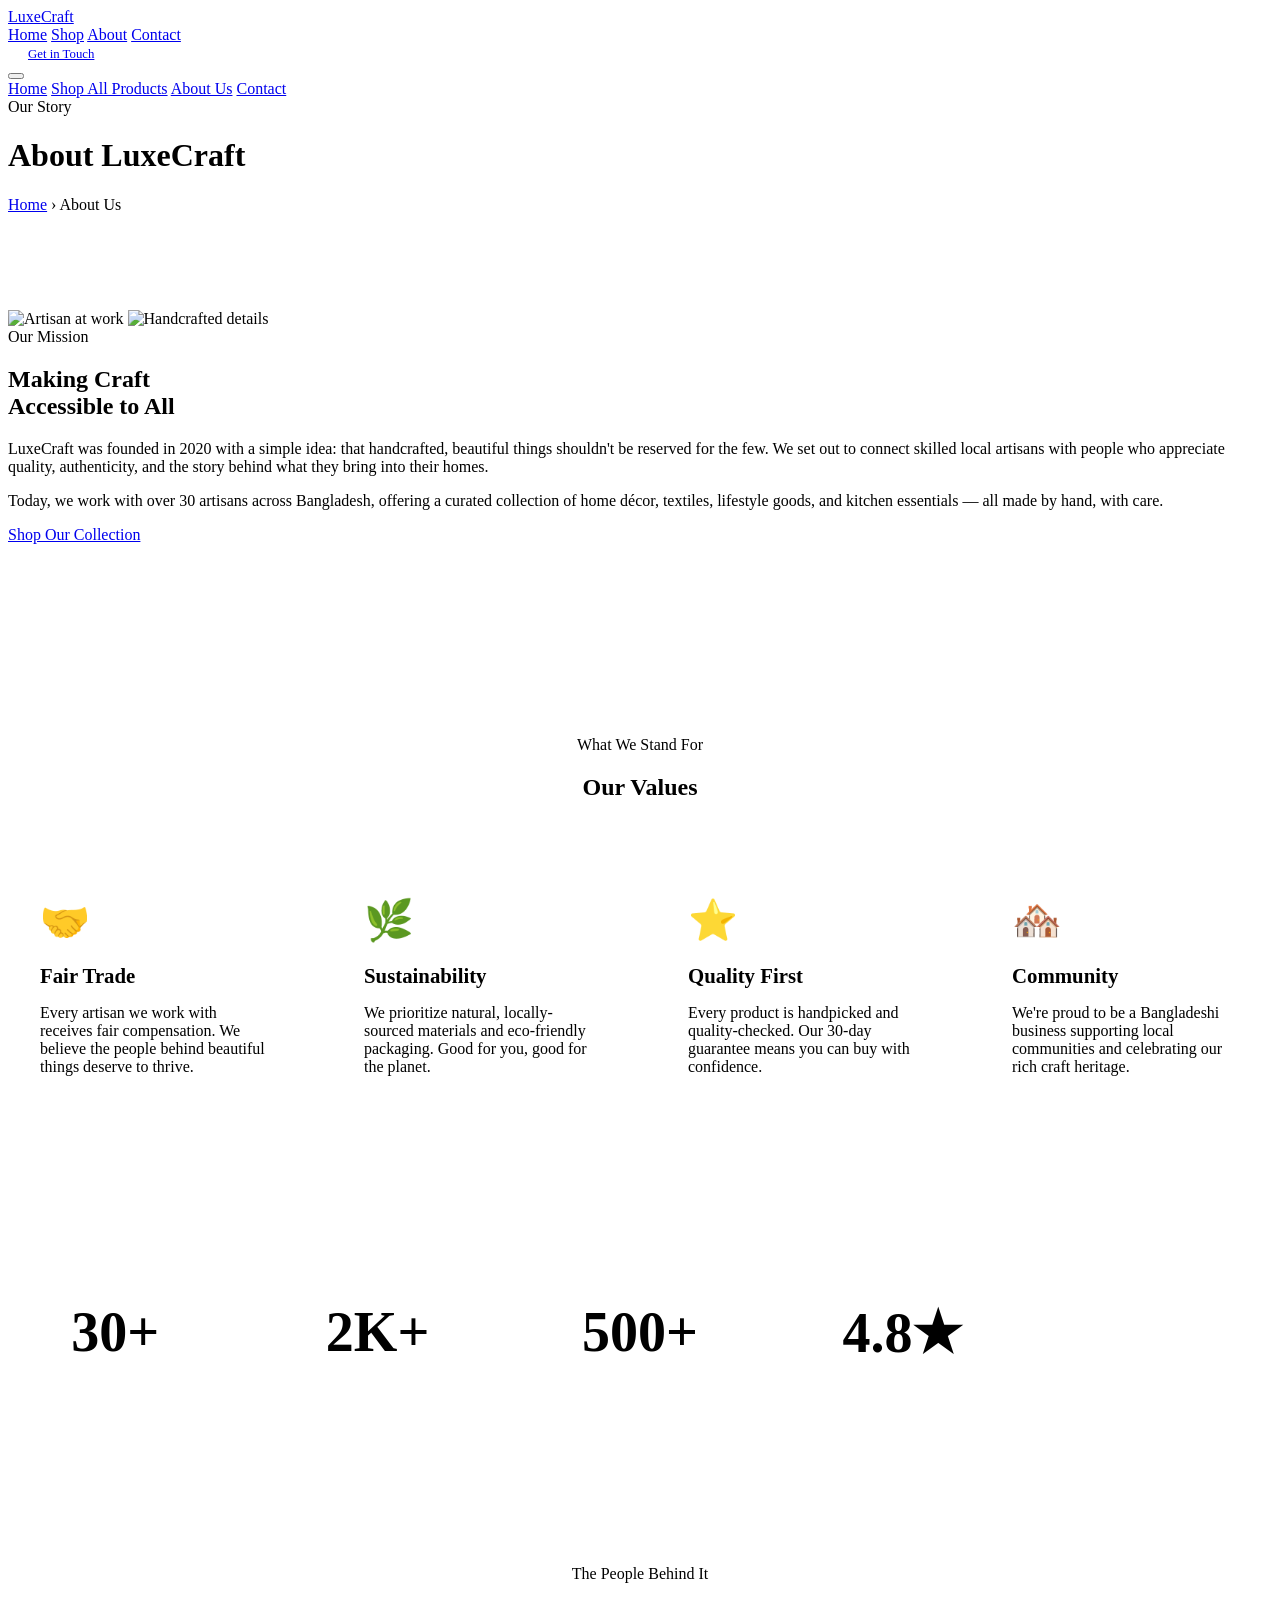
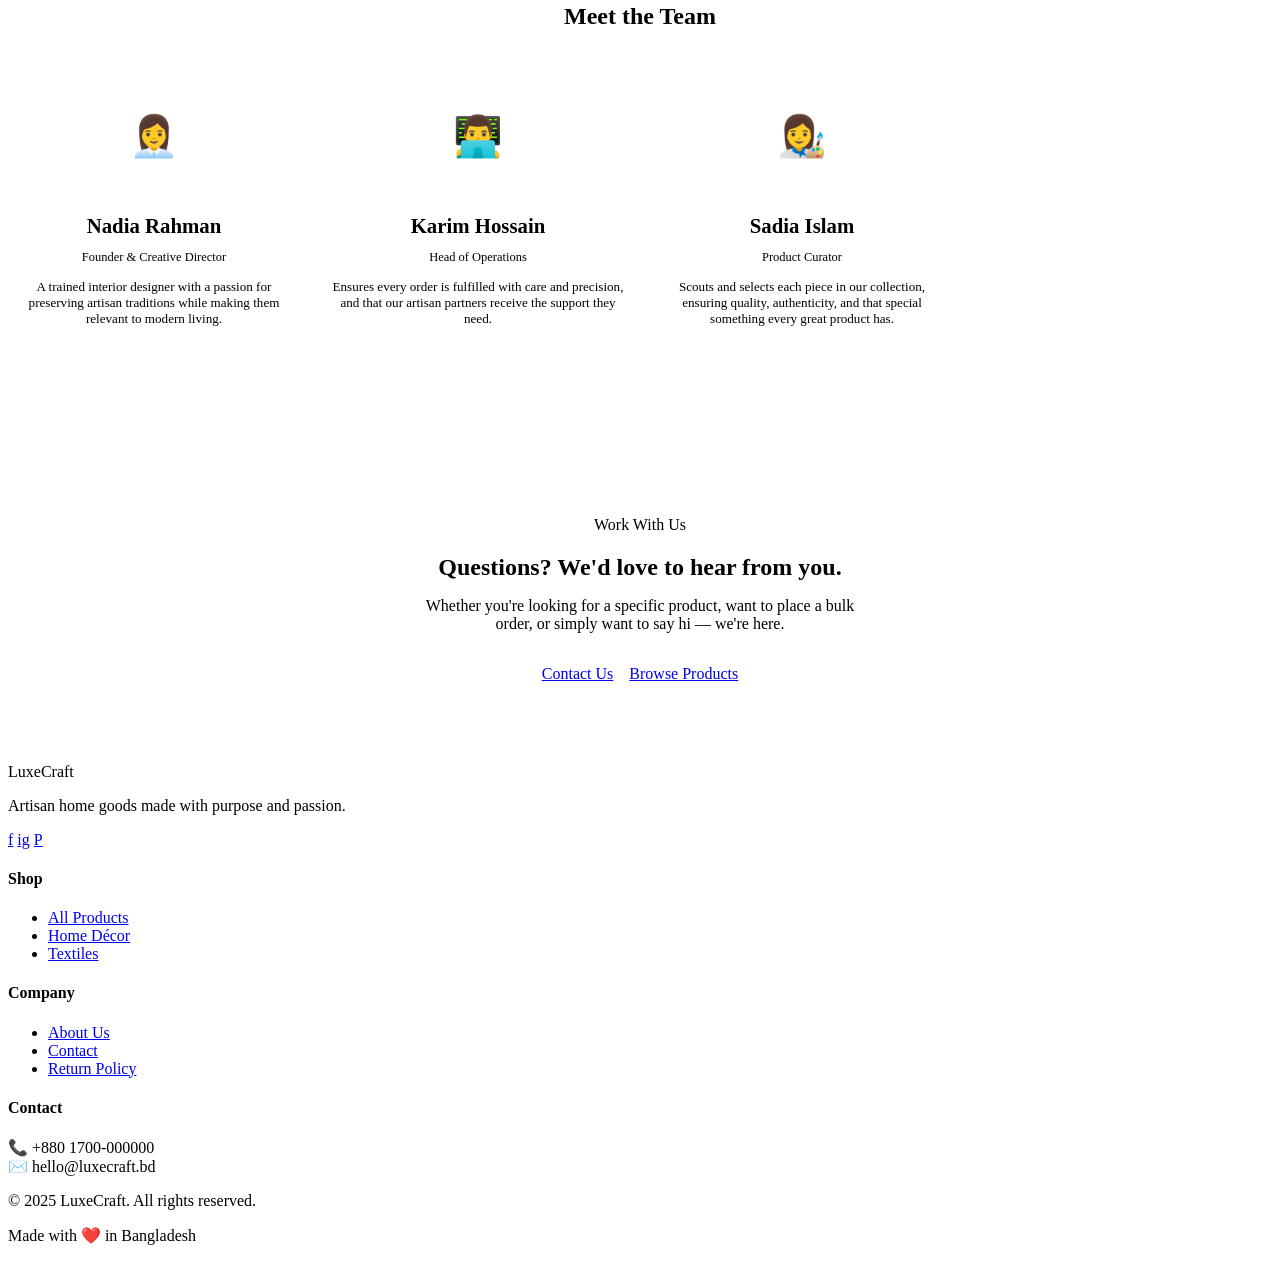
==== about.html @ 78d0ee19 "first commit" ====
<!DOCTYPE html>
<html lang="en">
<head>
  <meta charset="UTF-8">
  <meta name="viewport" content="width=device-width, initial-scale=1.0">
  <title>About Us – LuxeCraft</title>
  <meta name="description" content="Learn the story behind LuxeCraft — our mission, values, and commitment to artisan craftsmanship.">
  <link rel="stylesheet" href="css/style.css">
</head>
<body>

<nav class="navbar">
  <div class="nav-inner">
    <a href="index.html" class="nav-logo">Luxe<span>Craft</span></a>
    <div class="nav-links">
      <a href="index.html">Home</a>
      <a href="products.html">Shop</a>
      <a href="about.html">About</a>
      <a href="contact.html">Contact</a>
    </div>
    <div class="nav-actions">
      <a href="contact.html" class="btn btn-primary" style="padding:0.6rem 1.25rem;font-size:0.8rem;">Get in Touch</a>
    </div>
    <button class="nav-hamburger" aria-label="Toggle menu">
      <span></span><span></span><span></span>
    </button>
  </div>
</nav>
<div class="mobile-menu">
  <a href="index.html">Home</a>
  <a href="products.html">Shop All Products</a>
  <a href="about.html">About Us</a>
  <a href="contact.html">Contact</a>
</div>

<div class="page-header">
  <div class="container">
    <span class="section-label">Our Story</span>
    <h1>About LuxeCraft</h1>
    <div class="breadcrumb">
      <a href="index.html">Home</a>
      <span>›</span>
      <span>About Us</span>
    </div>
  </div>
</div>

<!-- MISSION -->
<section style="background:white;padding:6rem 0;">
  <div class="container">
    <div class="about-grid">
      <div class="about-images">
        <img class="about-img-main" src="https://images.unsplash.com/photo-1558618666-fcd25c85cd64?w=700&q=80" alt="Artisan at work" loading="lazy">
        <img class="about-img-accent" src="https://images.unsplash.com/photo-1578500494198-246f612d3b3d?w=500&q=80" alt="Handcrafted details" loading="lazy">
      </div>
      <div class="about-content">
        <span class="section-label">Our Mission</span>
        <h2>Making Craft<br>Accessible to All</h2>
        <p>
          LuxeCraft was founded in 2020 with a simple idea: that handcrafted, beautiful things shouldn't be reserved for the few. We set out to connect skilled local artisans with people who appreciate quality, authenticity, and the story behind what they bring into their homes.
        </p>
        <p>
          Today, we work with over 30 artisans across Bangladesh, offering a curated collection of home décor, textiles, lifestyle goods, and kitchen essentials — all made by hand, with care.
        </p>
        <a href="products.html" class="btn btn-primary" style="margin-top:1rem;">Shop Our Collection</a>
      </div>
    </div>
  </div>
</section>

<!-- VALUES -->
<section style="background:var(--cream);padding:6rem 0;">
  <div class="container">
    <div style="text-align:center;max-width:520px;margin:0 auto 4rem;">
      <span class="section-label">What We Stand For</span>
      <h2>Our Values</h2>
    </div>
    <div style="display:grid;grid-template-columns:repeat(auto-fill,minmax(260px,1fr));gap:2rem;">
      <div style="background:white;border-radius:var(--radius-lg);padding:2rem;border:1px solid var(--border-light);">
        <div style="font-size:2.5rem;margin-bottom:1rem;">🤝</div>
        <h3 style="font-size:1.3rem;margin-bottom:0.75rem;">Fair Trade</h3>
        <p>Every artisan we work with receives fair compensation. We believe the people behind beautiful things deserve to thrive.</p>
      </div>
      <div style="background:white;border-radius:var(--radius-lg);padding:2rem;border:1px solid var(--border-light);">
        <div style="font-size:2.5rem;margin-bottom:1rem;">🌿</div>
        <h3 style="font-size:1.3rem;margin-bottom:0.75rem;">Sustainability</h3>
        <p>We prioritize natural, locally-sourced materials and eco-friendly packaging. Good for you, good for the planet.</p>
      </div>
      <div style="background:white;border-radius:var(--radius-lg);padding:2rem;border:1px solid var(--border-light);">
        <div style="font-size:2.5rem;margin-bottom:1rem;">⭐</div>
        <h3 style="font-size:1.3rem;margin-bottom:0.75rem;">Quality First</h3>
        <p>Every product is handpicked and quality-checked. Our 30-day guarantee means you can buy with confidence.</p>
      </div>
      <div style="background:white;border-radius:var(--radius-lg);padding:2rem;border:1px solid var(--border-light);">
        <div style="font-size:2.5rem;margin-bottom:1rem;">🏘️</div>
        <h3 style="font-size:1.3rem;margin-bottom:0.75rem;">Community</h3>
        <p>We're proud to be a Bangladeshi business supporting local communities and celebrating our rich craft heritage.</p>
      </div>
    </div>
  </div>
</section>

<!-- TEAM / STATS -->
<section style="background:var(--charcoal);padding:5rem 0;">
  <div class="container">
    <div style="display:grid;grid-template-columns:repeat(auto-fill,minmax(200px,1fr));gap:3rem;text-align:center;">
      <div>
        <div style="font-family:var(--font-display);font-size:3.5rem;font-weight:600;color:var(--accent);">30+</div>
        <div style="color:rgba(255,255,255,0.6);font-size:0.85rem;margin-top:0.5rem;">Partner Artisans</div>
      </div>
      <div>
        <div style="font-family:var(--font-display);font-size:3.5rem;font-weight:600;color:var(--accent);">2K+</div>
        <div style="color:rgba(255,255,255,0.6);font-size:0.85rem;margin-top:0.5rem;">Happy Customers</div>
      </div>
      <div>
        <div style="font-family:var(--font-display);font-size:3.5rem;font-weight:600;color:var(--accent);">500+</div>
        <div style="color:rgba(255,255,255,0.6);font-size:0.85rem;margin-top:0.5rem;">Products Curated</div>
      </div>
      <div>
        <div style="font-family:var(--font-display);font-size:3.5rem;font-weight:600;color:var(--accent);">4.8★</div>
        <div style="color:rgba(255,255,255,0.6);font-size:0.85rem;margin-top:0.5rem;">Average Rating</div>
      </div>
    </div>
  </div>
</section>

<!-- TEAM -->
<section style="background:white;padding:6rem 0;">
  <div class="container">
    <div style="text-align:center;max-width:520px;margin:0 auto 3.5rem;">
      <span class="section-label">The People Behind It</span>
      <h2>Meet the Team</h2>
    </div>
    <div style="display:grid;grid-template-columns:repeat(auto-fill,minmax(240px,1fr));gap:2rem;">
      <div style="text-align:center;">
        <div style="width:100px;height:100px;background:var(--cream);border-radius:50%;display:grid;place-items:center;font-size:2.5rem;margin:0 auto 1.25rem;">👩‍💼</div>
        <h4 style="font-family:var(--font-display);font-size:1.3rem;margin-bottom:0.25rem;">Nadia Rahman</h4>
        <p style="font-size:0.78rem;color:var(--accent);font-weight:500;margin-bottom:0.5rem;">Founder & Creative Director</p>
        <p style="font-size:0.82rem;">A trained interior designer with a passion for preserving artisan traditions while making them relevant to modern living.</p>
      </div>
      <div style="text-align:center;">
        <div style="width:100px;height:100px;background:var(--cream);border-radius:50%;display:grid;place-items:center;font-size:2.5rem;margin:0 auto 1.25rem;">👨‍💻</div>
        <h4 style="font-family:var(--font-display);font-size:1.3rem;margin-bottom:0.25rem;">Karim Hossain</h4>
        <p style="font-size:0.78rem;color:var(--accent);font-weight:500;margin-bottom:0.5rem;">Head of Operations</p>
        <p style="font-size:0.82rem;">Ensures every order is fulfilled with care and precision, and that our artisan partners receive the support they need.</p>
      </div>
      <div style="text-align:center;">
        <div style="width:100px;height:100px;background:var(--cream);border-radius:50%;display:grid;place-items:center;font-size:2.5rem;margin:0 auto 1.25rem;">👩‍🎨</div>
        <h4 style="font-family:var(--font-display);font-size:1.3rem;margin-bottom:0.25rem;">Sadia Islam</h4>
        <p style="font-size:0.78rem;color:var(--accent);font-weight:500;margin-bottom:0.5rem;">Product Curator</p>
        <p style="font-size:0.82rem;">Scouts and selects each piece in our collection, ensuring quality, authenticity, and that special something every great product has.</p>
      </div>
    </div>
  </div>
</section>

<!-- CTA -->
<section style="background:var(--cream);padding:5rem 0;text-align:center;">
  <div class="container">
    <span class="section-label">Work With Us</span>
    <h2 style="margin-bottom:1rem;">Questions? We'd love to hear from you.</h2>
    <p style="max-width:460px;margin:0 auto 2rem;">Whether you're looking for a specific product, want to place a bulk order, or simply want to say hi — we're here.</p>
    <div style="display:flex;gap:1rem;justify-content:center;flex-wrap:wrap;">
      <a href="contact.html" class="btn btn-primary">Contact Us</a>
      <a href="products.html" class="btn btn-outline">Browse Products</a>
    </div>
  </div>
</section>

<!-- FOOTER -->
<footer class="footer">
  <div class="container">
    <div class="footer-grid">
      <div class="footer-brand">
        <div class="footer-logo">Luxe<span>Craft</span></div>
        <p class="footer-desc">Artisan home goods made with purpose and passion.</p>
        <div class="footer-social">
          <a href="#" aria-label="Facebook">f</a>
          <a href="#" aria-label="Instagram">ig</a>
          <a href="#" aria-label="Pinterest">P</a>
        </div>
      </div>
      <div class="footer-col">
        <h4>Shop</h4>
        <ul>
          <li><a href="products.html">All Products</a></li>
          <li><a href="products.html?cat=home-decor">Home Décor</a></li>
          <li><a href="products.html?cat=textiles">Textiles</a></li>
        </ul>
      </div>
      <div class="footer-col">
        <h4>Company</h4>
        <ul>
          <li><a href="about.html">About Us</a></li>
          <li><a href="contact.html">Contact</a></li>
          <li><a href="#">Return Policy</a></li>
        </ul>
      </div>
      <div class="footer-col">
        <h4>Contact</h4>
        <div class="footer-contact">
          <div class="footer-contact-item">
            <span class="icon">📞</span>
            <span>+880 1700-000000</span>
          </div>
          <div class="footer-contact-item">
            <span class="icon">✉️</span>
            <span>hello@luxecraft.bd</span>
          </div>
        </div>
      </div>
    </div>
    <div class="footer-bottom">
      <p>© 2025 LuxeCraft. All rights reserved.</p>
      <p>Made with ❤️ in Bangladesh</p>
    </div>
  </div>
</footer>

<script src="js/main.js"></script>
</body>
</html>
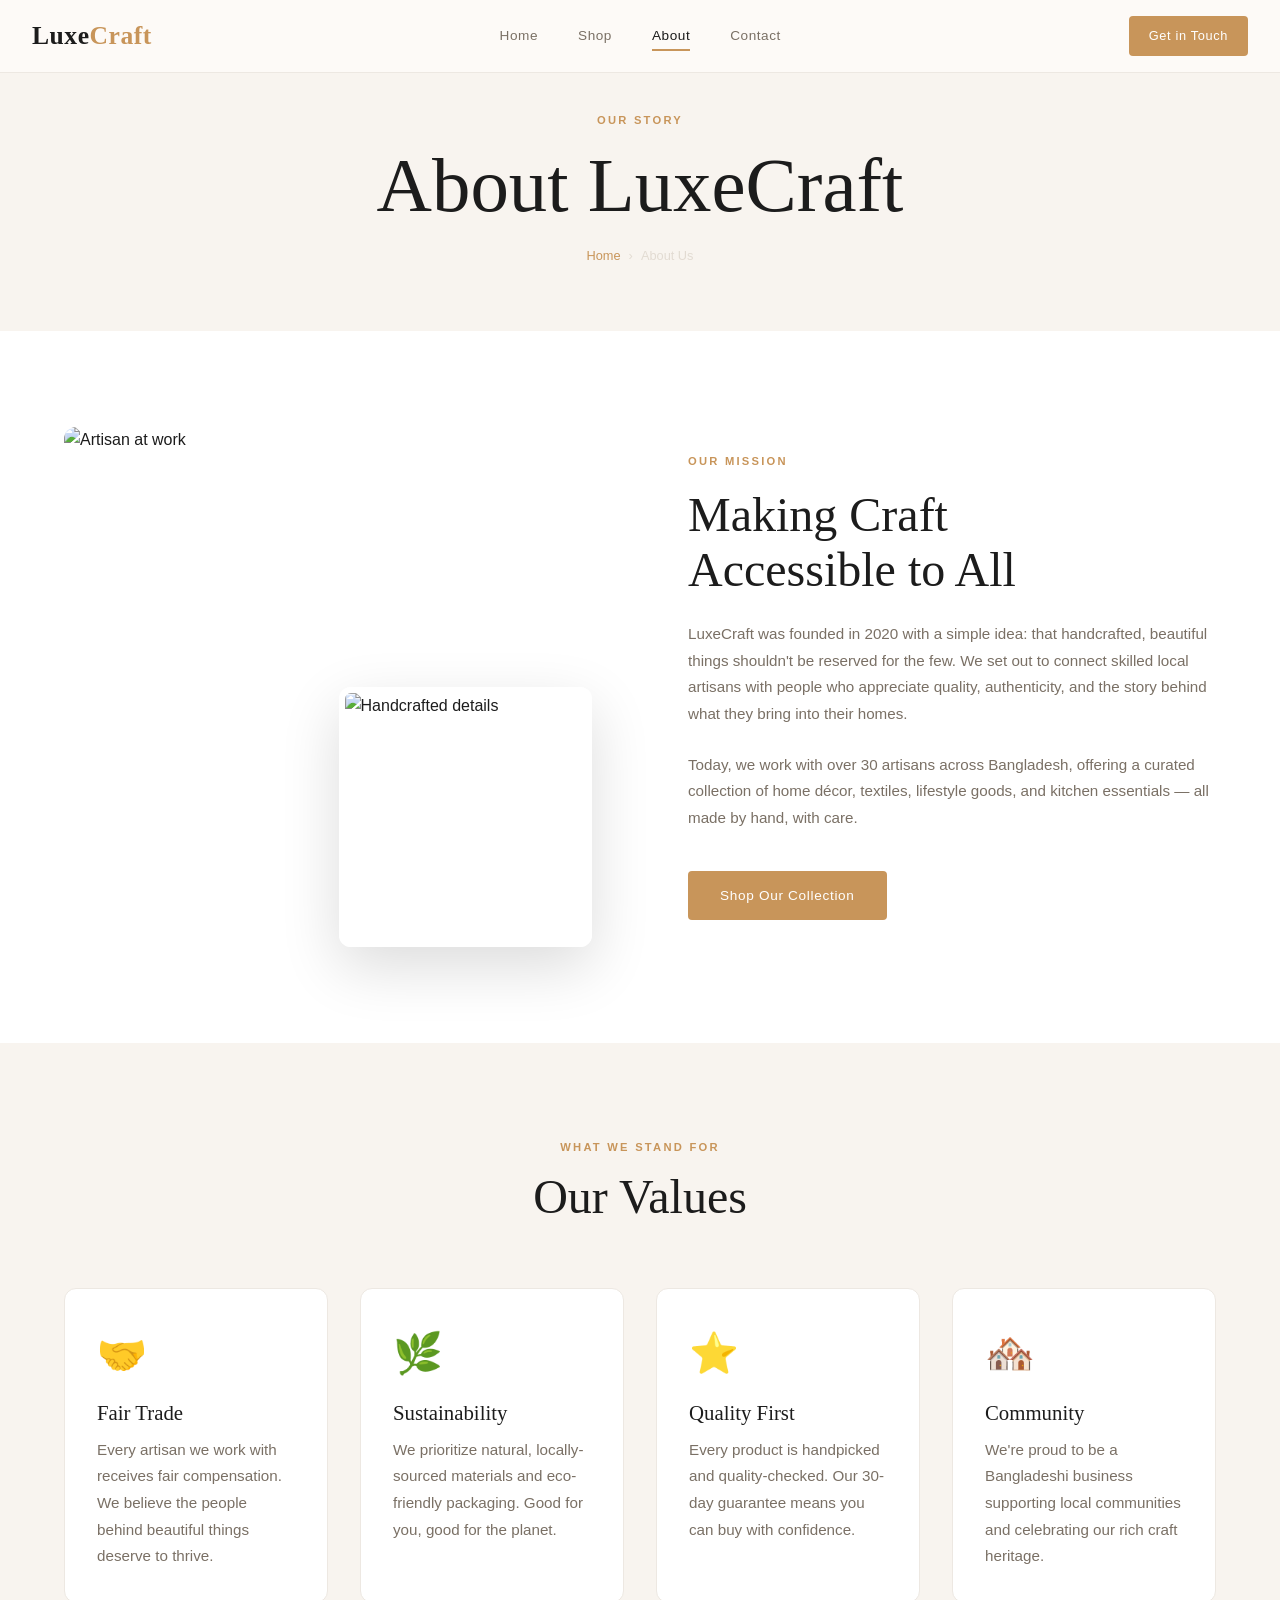
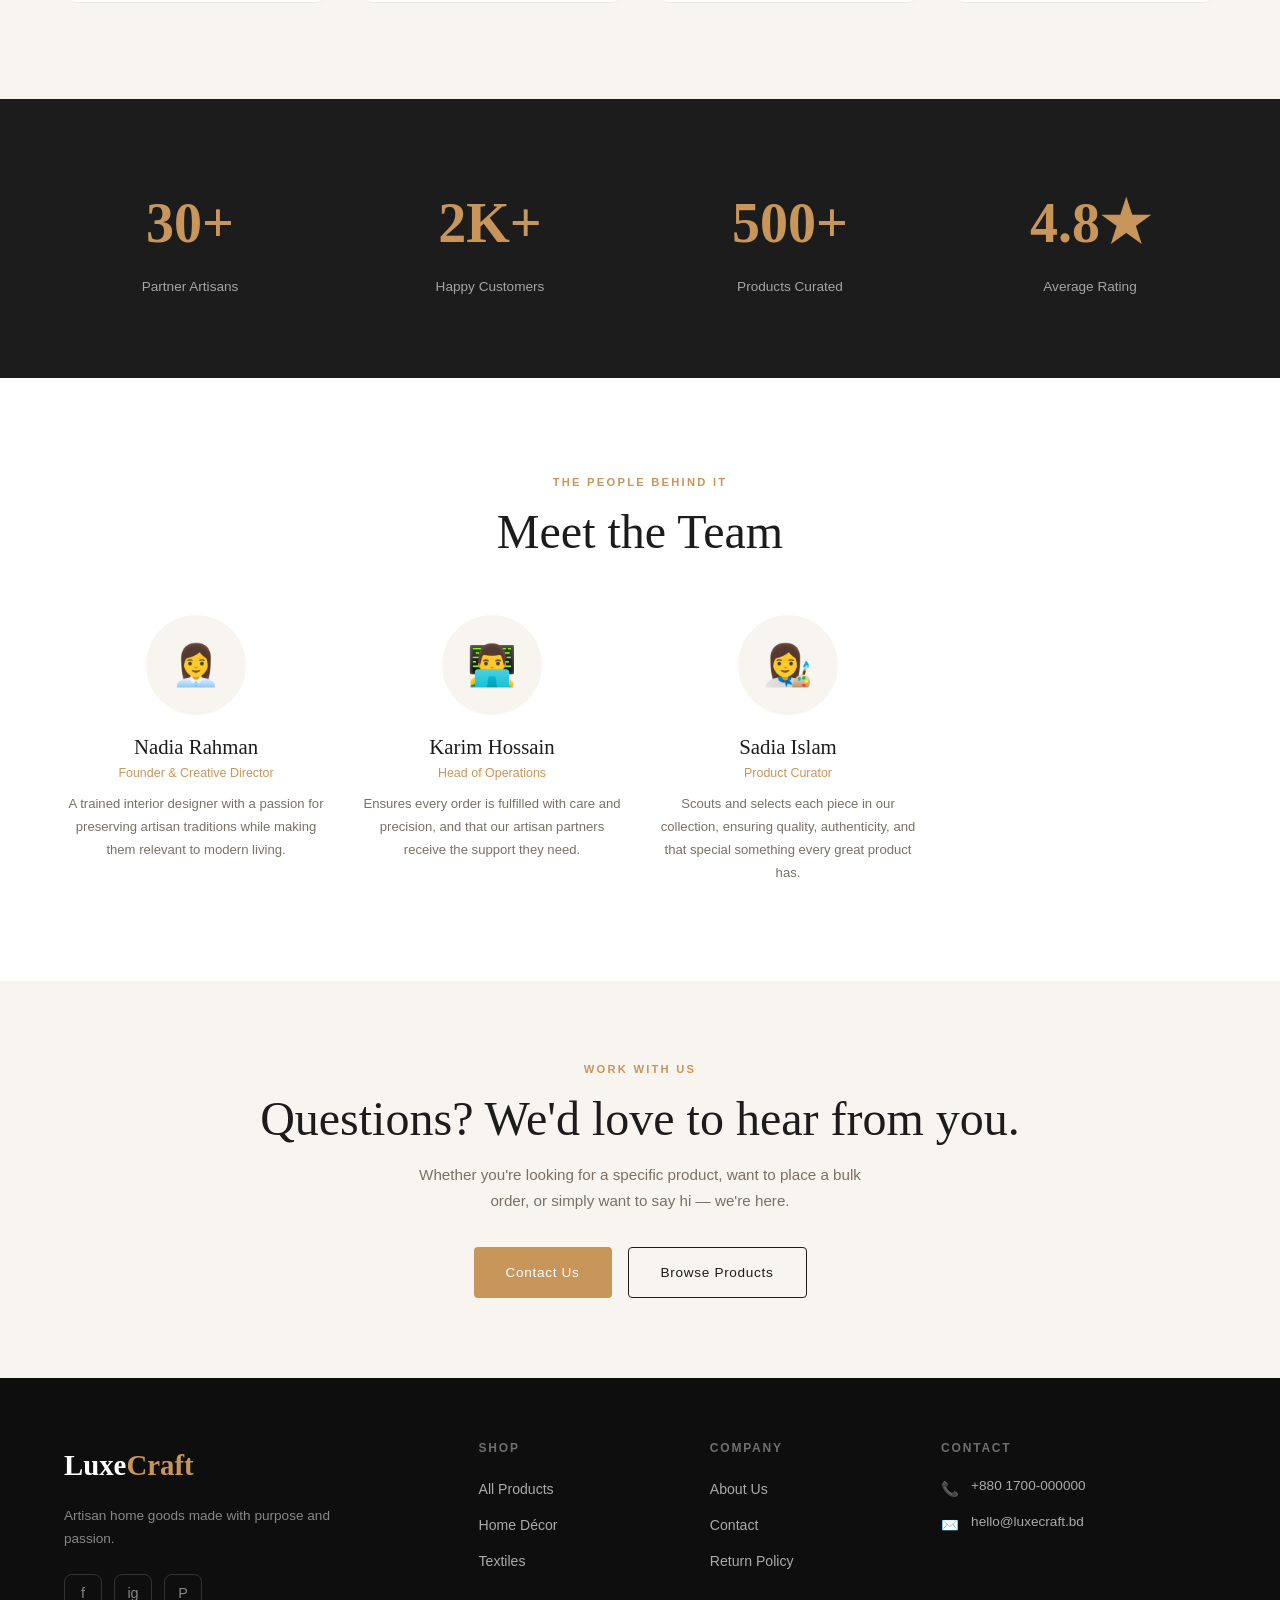
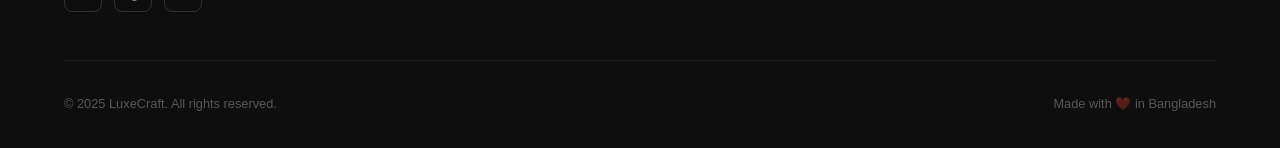
==== commit 2e586a98: "first commit" ====
--- a/about.html
+++ b/about.html
@@ -5,7 +5,7 @@
   <meta name="viewport" content="width=device-width, initial-scale=1.0">
   <title>About Us – LuxeCraft</title>
   <meta name="description" content="Learn the story behind LuxeCraft — our mission, values, and commitment to artisan craftsmanship.">
-  <link rel="stylesheet" href="css/style.css">
+  <link rel="stylesheet" href="style.css">
 </head>
 <body>
 
@@ -217,6 +217,6 @@
   </div>
 </footer>
 
-<script src="js/main.js"></script>
+<script src="main.js"></script>
 </body>
 </html>
--- a/style.css
+++ b/style.css
@@ -0,0 +1,1057 @@
+/* ============================================
+   LUXE SHOP - Global Styles
+   ============================================ */
+
+@import url('https://fonts.googleapis.com/css2?family=Cormorant+Garamond:wght@300;400;500;600;700&family=DM+Sans:wght@300;400;500;600&display=swap');
+
+:root {
+  --cream: #F8F4EF;
+  --warm-white: #FDFAF7;
+  --charcoal: #1C1C1C;
+  --dark: #0E0E0E;
+  --accent: #C8955A;
+  --accent-light: #E8B080;
+  --accent-dark: #A07040;
+  --muted: #7A7065;
+  --border: #E2DBD2;
+  --border-light: #EDE8E2;
+  --success: #4A8C6F;
+  --whatsapp: #25D366;
+  --shadow-sm: 0 2px 8px rgba(0,0,0,0.06);
+  --shadow-md: 0 8px 32px rgba(0,0,0,0.10);
+  --shadow-lg: 0 20px 60px rgba(0,0,0,0.14);
+  --radius: 4px;
+  --radius-lg: 12px;
+  --transition: 0.3s cubic-bezier(0.4, 0, 0.2, 1);
+  --font-display: 'Cormorant Garamond', serif;
+  --font-body: 'DM Sans', sans-serif;
+}
+
+*, *::before, *::after { box-sizing: border-box; margin: 0; padding: 0; }
+
+html { scroll-behavior: smooth; font-size: 16px; }
+
+body {
+  font-family: var(--font-body);
+  background: var(--warm-white);
+  color: var(--charcoal);
+  line-height: 1.6;
+  -webkit-font-smoothing: antialiased;
+}
+
+img { max-width: 100%; height: auto; display: block; }
+a { text-decoration: none; color: inherit; }
+ul { list-style: none; }
+button { cursor: pointer; font-family: var(--font-body); border: none; background: none; }
+
+/* ============================================
+   TYPOGRAPHY
+   ============================================ */
+h1, h2, h3, h4 { font-family: var(--font-display); font-weight: 500; line-height: 1.15; }
+h1 { font-size: clamp(2.5rem, 6vw, 5rem); }
+h2 { font-size: clamp(1.8rem, 4vw, 3rem); }
+h3 { font-size: clamp(1.3rem, 2.5vw, 1.8rem); }
+h4 { font-size: 1.2rem; }
+p { color: var(--muted); font-size: 0.95rem; line-height: 1.75; }
+
+.section-label {
+  font-family: var(--font-body);
+  font-size: 0.7rem;
+  font-weight: 600;
+  letter-spacing: 0.2em;
+  text-transform: uppercase;
+  color: var(--accent);
+  display: block;
+  margin-bottom: 0.75rem;
+}
+
+/* ============================================
+   LAYOUT
+   ============================================ */
+.container { max-width: 1200px; margin: 0 auto; padding: 0 1.5rem; }
+.container-wide { max-width: 1440px; margin: 0 auto; padding: 0 2rem; }
+section { padding: 6rem 0; }
+
+/* ============================================
+   BUTTONS
+   ============================================ */
+.btn {
+  display: inline-flex;
+  align-items: center;
+  gap: 0.5rem;
+  padding: 0.85rem 2rem;
+  font-family: var(--font-body);
+  font-size: 0.85rem;
+  font-weight: 500;
+  letter-spacing: 0.05em;
+  border-radius: var(--radius);
+  transition: var(--transition);
+  white-space: nowrap;
+}
+.btn-primary {
+  background: var(--accent);
+  color: white;
+}
+.btn-primary:hover { background: var(--accent-dark); transform: translateY(-1px); box-shadow: var(--shadow-md); }
+
+.btn-outline {
+  border: 1.5px solid var(--charcoal);
+  color: var(--charcoal);
+}
+.btn-outline:hover { background: var(--charcoal); color: white; }
+
+.btn-ghost {
+  color: var(--accent);
+  padding: 0;
+  font-size: 0.85rem;
+  font-weight: 500;
+  letter-spacing: 0.04em;
+}
+.btn-ghost:hover { color: var(--accent-dark); }
+.btn-ghost svg { transition: transform 0.2s; }
+.btn-ghost:hover svg { transform: translateX(4px); }
+
+.btn-whatsapp {
+  background: var(--whatsapp);
+  color: white;
+  padding: 1rem 2rem;
+  font-size: 0.9rem;
+  border-radius: var(--radius);
+  gap: 0.75rem;
+}
+.btn-whatsapp:hover { background: #20b858; transform: translateY(-2px); box-shadow: 0 8px 24px rgba(37,211,102,0.3); }
+
+/* ============================================
+   NAVBAR
+   ============================================ */
+.navbar {
+  position: fixed;
+  top: 0;
+  left: 0;
+  right: 0;
+  z-index: 1000;
+  background: rgba(253, 250, 247, 0.95);
+  backdrop-filter: blur(12px);
+  border-bottom: 1px solid var(--border-light);
+  transition: var(--transition);
+}
+.navbar.scrolled { box-shadow: var(--shadow-sm); }
+
+.nav-inner {
+  display: flex;
+  align-items: center;
+  justify-content: space-between;
+  height: 72px;
+  padding: 0 2rem;
+  max-width: 1440px;
+  margin: 0 auto;
+}
+
+.nav-logo {
+  font-family: var(--font-display);
+  font-size: 1.6rem;
+  font-weight: 600;
+  color: var(--charcoal);
+  letter-spacing: 0.02em;
+}
+.nav-logo span { color: var(--accent); }
+
+.nav-links {
+  display: flex;
+  align-items: center;
+  gap: 2.5rem;
+}
+.nav-links a {
+  font-size: 0.85rem;
+  font-weight: 500;
+  color: var(--muted);
+  letter-spacing: 0.04em;
+  transition: color 0.2s;
+  position: relative;
+}
+.nav-links a::after {
+  content: '';
+  position: absolute;
+  bottom: -4px;
+  left: 0;
+  right: 0;
+  height: 1.5px;
+  background: var(--accent);
+  transform: scaleX(0);
+  transition: transform 0.2s;
+}
+.nav-links a:hover, .nav-links a.active { color: var(--charcoal); }
+.nav-links a:hover::after, .nav-links a.active::after { transform: scaleX(1); }
+
+.nav-actions { display: flex; align-items: center; gap: 1rem; }
+
+.nav-hamburger {
+  display: none;
+  flex-direction: column;
+  gap: 5px;
+  padding: 0.5rem;
+  cursor: pointer;
+}
+.nav-hamburger span {
+  display: block;
+  width: 24px;
+  height: 2px;
+  background: var(--charcoal);
+  transition: var(--transition);
+}
+
+.mobile-menu {
+  display: none;
+  position: fixed;
+  top: 72px;
+  left: 0;
+  right: 0;
+  background: var(--warm-white);
+  border-bottom: 1px solid var(--border);
+  padding: 1.5rem 2rem;
+  flex-direction: column;
+  gap: 1rem;
+  z-index: 999;
+  box-shadow: var(--shadow-md);
+}
+.mobile-menu.open { display: flex; }
+.mobile-menu a { font-size: 1rem; font-weight: 500; color: var(--charcoal); padding: 0.5rem 0; border-bottom: 1px solid var(--border-light); }
+
+/* ============================================
+   HERO SECTION
+   ============================================ */
+.hero {
+  min-height: 100vh;
+  display: grid;
+  grid-template-columns: 1fr 1fr;
+  align-items: center;
+  padding-top: 72px;
+  overflow: hidden;
+  background: var(--cream);
+}
+
+.hero-content {
+  padding: 5rem 4rem 5rem 8%;
+  max-width: 680px;
+}
+
+.hero-badge {
+  display: inline-flex;
+  align-items: center;
+  gap: 0.5rem;
+  background: white;
+  border: 1px solid var(--border);
+  border-radius: 100px;
+  padding: 0.4rem 1rem 0.4rem 0.5rem;
+  font-size: 0.75rem;
+  font-weight: 500;
+  color: var(--muted);
+  margin-bottom: 2rem;
+}
+.hero-badge .dot { width: 8px; height: 8px; background: var(--success); border-radius: 50%; }
+
+.hero-title {
+  margin-bottom: 1.5rem;
+  color: var(--dark);
+}
+.hero-title em {
+  font-style: italic;
+  color: var(--accent);
+}
+
+.hero-desc {
+  font-size: 1rem;
+  margin-bottom: 2.5rem;
+  max-width: 460px;
+}
+
+.hero-actions {
+  display: flex;
+  align-items: center;
+  gap: 1.5rem;
+  flex-wrap: wrap;
+}
+
+.hero-stats {
+  display: flex;
+  gap: 3rem;
+  margin-top: 4rem;
+  padding-top: 2rem;
+  border-top: 1px solid var(--border);
+}
+.hero-stat-num {
+  font-family: var(--font-display);
+  font-size: 2rem;
+  font-weight: 600;
+  color: var(--charcoal);
+  display: block;
+}
+.hero-stat-label { font-size: 0.75rem; color: var(--muted); letter-spacing: 0.08em; text-transform: uppercase; }
+
+.hero-visual {
+  position: relative;
+  height: 100vh;
+  min-height: 600px;
+  overflow: hidden;
+}
+
+.hero-image-main {
+  width: 100%;
+  height: 100%;
+  object-fit: cover;
+}
+
+.hero-floating-card {
+  position: absolute;
+  bottom: 2.5rem;
+  left: -2rem;
+  background: white;
+  border-radius: var(--radius-lg);
+  padding: 1.25rem 1.5rem;
+  box-shadow: var(--shadow-lg);
+  display: flex;
+  align-items: center;
+  gap: 1rem;
+  min-width: 220px;
+}
+.hero-card-icon { width: 44px; height: 44px; background: var(--cream); border-radius: 10px; display: grid; place-items: center; font-size: 1.4rem; }
+.hero-card-label { font-size: 0.7rem; color: var(--muted); margin-bottom: 2px; }
+.hero-card-value { font-weight: 600; font-size: 0.9rem; color: var(--charcoal); }
+
+/* ============================================
+   ABOUT SECTION
+   ============================================ */
+.about { background: white; }
+
+.about-grid {
+  display: grid;
+  grid-template-columns: 1fr 1fr;
+  gap: 6rem;
+  align-items: center;
+}
+
+.about-images {
+  position: relative;
+  height: 520px;
+}
+.about-img-main {
+  position: absolute;
+  width: 72%;
+  height: 420px;
+  object-fit: cover;
+  border-radius: var(--radius-lg);
+  top: 0;
+  left: 0;
+}
+.about-img-accent {
+  position: absolute;
+  width: 48%;
+  height: 260px;
+  object-fit: cover;
+  border-radius: var(--radius-lg);
+  bottom: 0;
+  right: 0;
+  border: 6px solid white;
+  box-shadow: var(--shadow-lg);
+}
+
+.about-content .section-label { margin-bottom: 1rem; }
+.about-content h2 { margin-bottom: 1.5rem; }
+.about-content p { margin-bottom: 1.5rem; }
+
+.about-features { display: flex; flex-direction: column; gap: 1rem; margin-top: 2rem; }
+.about-feature {
+  display: flex;
+  align-items: flex-start;
+  gap: 1rem;
+}
+.about-feature-icon {
+  width: 40px;
+  height: 40px;
+  background: var(--cream);
+  border-radius: 10px;
+  display: grid;
+  place-items: center;
+  flex-shrink: 0;
+  color: var(--accent);
+  font-size: 1.1rem;
+}
+.about-feature h4 { font-family: var(--font-body); font-size: 0.9rem; font-weight: 600; color: var(--charcoal); margin-bottom: 0.2rem; }
+.about-feature p { font-size: 0.82rem; margin: 0; }
+
+/* ============================================
+   PRODUCTS SECTION (Homepage)
+   ============================================ */
+.products-preview { background: var(--cream); }
+
+.section-header {
+  display: flex;
+  align-items: flex-end;
+  justify-content: space-between;
+  margin-bottom: 3rem;
+  gap: 2rem;
+  flex-wrap: wrap;
+}
+.section-header h2 { margin: 0; }
+
+.products-grid {
+  display: grid;
+  grid-template-columns: repeat(auto-fill, minmax(280px, 1fr));
+  gap: 1.5rem;
+}
+
+/* ============================================
+   PRODUCT CARD
+   ============================================ */
+.product-card {
+  background: white;
+  border-radius: var(--radius-lg);
+  overflow: hidden;
+  border: 1px solid var(--border-light);
+  transition: var(--transition);
+  cursor: pointer;
+}
+.product-card:hover { transform: translateY(-4px); box-shadow: var(--shadow-lg); border-color: transparent; }
+
+.product-card-image {
+  position: relative;
+  overflow: hidden;
+  aspect-ratio: 4/3;
+  background: var(--cream);
+}
+.product-card-image img {
+  width: 100%;
+  height: 100%;
+  object-fit: cover;
+  transition: transform 0.5s cubic-bezier(0.4, 0, 0.2, 1);
+}
+.product-card:hover .product-card-image img { transform: scale(1.05); }
+
+.product-badge {
+  position: absolute;
+  top: 1rem;
+  left: 1rem;
+  background: var(--accent);
+  color: white;
+  font-size: 0.68rem;
+  font-weight: 600;
+  letter-spacing: 0.08em;
+  text-transform: uppercase;
+  padding: 0.25rem 0.65rem;
+  border-radius: 100px;
+}
+.product-badge.new { background: var(--success); }
+.product-badge.sale { background: #C05B5B; }
+
+.product-card-actions {
+  position: absolute;
+  top: 1rem;
+  right: 1rem;
+  display: flex;
+  flex-direction: column;
+  gap: 0.5rem;
+  opacity: 0;
+  transform: translateX(8px);
+  transition: var(--transition);
+}
+.product-card:hover .product-card-actions { opacity: 1; transform: translateX(0); }
+
+.product-action-btn {
+  width: 36px;
+  height: 36px;
+  background: white;
+  border-radius: 50%;
+  display: grid;
+  place-items: center;
+  box-shadow: var(--shadow-sm);
+  border: 1px solid var(--border-light);
+  transition: var(--transition);
+  font-size: 0.9rem;
+}
+.product-action-btn:hover { background: var(--accent); color: white; border-color: var(--accent); }
+
+.product-card-body { padding: 1.25rem; }
+.product-category { font-size: 0.7rem; color: var(--muted); letter-spacing: 0.1em; text-transform: uppercase; margin-bottom: 0.4rem; }
+.product-name { font-family: var(--font-display); font-size: 1.15rem; font-weight: 500; color: var(--charcoal); margin-bottom: 0.4rem; }
+.product-desc { font-size: 0.8rem; color: var(--muted); margin-bottom: 1rem; line-height: 1.5; display: -webkit-box; -webkit-line-clamp: 2; -webkit-box-orient: vertical; overflow: hidden; }
+
+.product-footer {
+  display: flex;
+  align-items: center;
+  justify-content: space-between;
+}
+.product-price { font-family: var(--font-display); font-size: 1.3rem; font-weight: 600; color: var(--charcoal); }
+.product-price-old { font-size: 0.85rem; color: var(--muted); text-decoration: line-through; margin-left: 0.5rem; font-family: var(--font-body); }
+
+.product-view-btn {
+  font-size: 0.78rem;
+  font-weight: 600;
+  color: var(--accent);
+  letter-spacing: 0.04em;
+  display: flex;
+  align-items: center;
+  gap: 0.3rem;
+  transition: gap 0.2s;
+}
+.product-view-btn:hover { gap: 0.6rem; }
+
+/* ============================================
+   TESTIMONIALS
+   ============================================ */
+.testimonials { background: white; }
+
+.testimonials-grid {
+  display: grid;
+  grid-template-columns: repeat(auto-fill, minmax(320px, 1fr));
+  gap: 1.5rem;
+  margin-top: 3rem;
+}
+
+.testimonial-card {
+  background: var(--cream);
+  border-radius: var(--radius-lg);
+  padding: 2rem;
+  position: relative;
+  border: 1px solid var(--border-light);
+}
+
+.testimonial-stars { color: var(--accent); font-size: 0.9rem; margin-bottom: 1rem; letter-spacing: 2px; }
+.testimonial-text { font-size: 0.92rem; color: var(--charcoal); line-height: 1.7; margin-bottom: 1.5rem; font-style: italic; }
+.testimonial-author { display: flex; align-items: center; gap: 0.75rem; }
+.testimonial-avatar {
+  width: 42px;
+  height: 42px;
+  border-radius: 50%;
+  object-fit: cover;
+  background: var(--border);
+  display: grid;
+  place-items: center;
+  font-size: 1.2rem;
+  overflow: hidden;
+}
+.testimonial-name { font-weight: 600; font-size: 0.88rem; color: var(--charcoal); }
+.testimonial-role { font-size: 0.75rem; color: var(--muted); }
+
+.trust-badges {
+  display: flex;
+  align-items: center;
+  justify-content: center;
+  gap: 3rem;
+  margin-top: 4rem;
+  padding-top: 3rem;
+  border-top: 1px solid var(--border);
+  flex-wrap: wrap;
+}
+.trust-badge {
+  display: flex;
+  align-items: center;
+  gap: 0.75rem;
+  color: var(--muted);
+}
+.trust-badge-icon { font-size: 1.5rem; color: var(--accent); }
+.trust-badge-text { font-size: 0.82rem; font-weight: 500; color: var(--charcoal); }
+
+/* ============================================
+   FOOTER
+   ============================================ */
+.footer {
+  background: var(--dark);
+  color: white;
+  padding: 4rem 0 2rem;
+}
+
+.footer-grid {
+  display: grid;
+  grid-template-columns: 2fr 1fr 1fr 1.5fr;
+  gap: 3rem;
+  margin-bottom: 3rem;
+}
+
+.footer-brand { max-width: 280px; }
+.footer-logo {
+  font-family: var(--font-display);
+  font-size: 1.8rem;
+  font-weight: 600;
+  margin-bottom: 1rem;
+}
+.footer-logo span { color: var(--accent); }
+.footer-desc { font-size: 0.85rem; color: rgba(255,255,255,0.5); line-height: 1.7; margin-bottom: 1.5rem; }
+
+.footer-social { display: flex; gap: 0.75rem; }
+.footer-social a {
+  width: 38px;
+  height: 38px;
+  border: 1px solid rgba(255,255,255,0.15);
+  border-radius: 8px;
+  display: grid;
+  place-items: center;
+  color: rgba(255,255,255,0.5);
+  font-size: 0.9rem;
+  transition: var(--transition);
+}
+.footer-social a:hover { border-color: var(--accent); color: var(--accent); }
+
+.footer-col h4 {
+  font-family: var(--font-body);
+  font-size: 0.75rem;
+  font-weight: 600;
+  letter-spacing: 0.15em;
+  text-transform: uppercase;
+  color: rgba(255,255,255,0.4);
+  margin-bottom: 1.25rem;
+}
+.footer-col ul { display: flex; flex-direction: column; gap: 0.65rem; }
+.footer-col ul li a { font-size: 0.88rem; color: rgba(255,255,255,0.65); transition: color 0.2s; }
+.footer-col ul li a:hover { color: white; }
+
+.footer-contact { display: flex; flex-direction: column; gap: 0.75rem; }
+.footer-contact-item { display: flex; align-items: flex-start; gap: 0.75rem; }
+.footer-contact-item .icon { color: var(--accent); font-size: 0.9rem; margin-top: 3px; }
+.footer-contact-item span { font-size: 0.85rem; color: rgba(255,255,255,0.65); line-height: 1.5; }
+
+.footer-bottom {
+  display: flex;
+  align-items: center;
+  justify-content: space-between;
+  padding-top: 2rem;
+  border-top: 1px solid rgba(255,255,255,0.08);
+  flex-wrap: wrap;
+  gap: 1rem;
+}
+.footer-bottom p { font-size: 0.8rem; color: rgba(255,255,255,0.3); margin: 0; }
+
+/* ============================================
+   PAGE HEADER (Inner Pages)
+   ============================================ */
+.page-header {
+  padding: 7rem 0 4rem;
+  background: var(--cream);
+  text-align: center;
+}
+.page-header h1 { margin-bottom: 1rem; }
+.breadcrumb {
+  display: flex;
+  align-items: center;
+  justify-content: center;
+  gap: 0.5rem;
+  font-size: 0.8rem;
+  color: var(--muted);
+}
+.breadcrumb a { color: var(--accent); }
+.breadcrumb span { color: var(--border); }
+
+/* ============================================
+   PRODUCTS PAGE
+   ============================================ */
+.products-page { padding: 4rem 0 6rem; background: var(--warm-white); }
+
+.products-layout { display: grid; grid-template-columns: 260px 1fr; gap: 3rem; align-items: start; }
+
+/* Sidebar Filters */
+.sidebar { position: sticky; top: 100px; }
+.sidebar-card { background: white; border-radius: var(--radius-lg); border: 1px solid var(--border-light); overflow: hidden; }
+.sidebar-header {
+  padding: 1.25rem 1.5rem;
+  display: flex;
+  align-items: center;
+  justify-content: space-between;
+  border-bottom: 1px solid var(--border-light);
+}
+.sidebar-header h4 { font-family: var(--font-body); font-size: 0.88rem; font-weight: 600; color: var(--charcoal); }
+.sidebar-clear { font-size: 0.75rem; color: var(--accent); cursor: pointer; font-weight: 500; }
+
+.filter-group { padding: 1.25rem 1.5rem; border-bottom: 1px solid var(--border-light); }
+.filter-group:last-child { border-bottom: none; }
+.filter-group-title { font-size: 0.75rem; font-weight: 600; letter-spacing: 0.1em; text-transform: uppercase; color: var(--muted); margin-bottom: 1rem; }
+
+.filter-option {
+  display: flex;
+  align-items: center;
+  gap: 0.75rem;
+  margin-bottom: 0.6rem;
+  cursor: pointer;
+}
+.filter-option input[type="checkbox"] { display: none; }
+.filter-checkbox {
+  width: 18px;
+  height: 18px;
+  border: 1.5px solid var(--border);
+  border-radius: 4px;
+  display: grid;
+  place-items: center;
+  flex-shrink: 0;
+  transition: var(--transition);
+  font-size: 0.65rem;
+  color: white;
+}
+.filter-option input:checked + .filter-checkbox { background: var(--accent); border-color: var(--accent); }
+.filter-option input:checked + .filter-checkbox::after { content: '✓'; }
+.filter-label { font-size: 0.85rem; color: var(--charcoal); }
+.filter-count { font-size: 0.72rem; color: var(--muted); margin-left: auto; }
+
+.price-range { margin-top: 0.5rem; }
+.price-inputs { display: flex; gap: 0.75rem; align-items: center; }
+.price-input {
+  flex: 1;
+  padding: 0.5rem 0.75rem;
+  border: 1.5px solid var(--border);
+  border-radius: var(--radius);
+  font-family: var(--font-body);
+  font-size: 0.85rem;
+  color: var(--charcoal);
+  transition: border-color 0.2s;
+}
+.price-input:focus { outline: none; border-color: var(--accent); }
+.price-sep { color: var(--muted); font-size: 0.85rem; flex-shrink: 0; }
+
+/* Products Main */
+.products-toolbar {
+  display: flex;
+  align-items: center;
+  justify-content: space-between;
+  margin-bottom: 1.5rem;
+  flex-wrap: wrap;
+  gap: 1rem;
+}
+.products-count { font-size: 0.85rem; color: var(--muted); }
+.products-count strong { color: var(--charcoal); }
+
+.toolbar-right { display: flex; align-items: center; gap: 1rem; }
+.sort-select {
+  padding: 0.5rem 1rem;
+  border: 1.5px solid var(--border);
+  border-radius: var(--radius);
+  font-family: var(--font-body);
+  font-size: 0.85rem;
+  color: var(--charcoal);
+  background: white;
+  cursor: pointer;
+  transition: border-color 0.2s;
+}
+.sort-select:focus { outline: none; border-color: var(--accent); }
+
+.view-toggle { display: flex; gap: 0.4rem; }
+.view-btn {
+  width: 36px;
+  height: 36px;
+  border: 1.5px solid var(--border);
+  border-radius: var(--radius);
+  display: grid;
+  place-items: center;
+  color: var(--muted);
+  transition: var(--transition);
+  font-size: 0.9rem;
+  background: white;
+}
+.view-btn.active { border-color: var(--accent); color: var(--accent); background: rgba(200,149,90,0.05); }
+
+#products-container { display: grid; grid-template-columns: repeat(auto-fill, minmax(240px, 1fr)); gap: 1.25rem; }
+#products-container.list-view { grid-template-columns: 1fr; }
+
+/* ============================================
+   PRODUCT DETAIL PAGE
+   ============================================ */
+.product-detail { padding: 4rem 0 6rem; background: var(--warm-white); }
+
+.product-detail-grid {
+  display: grid;
+  grid-template-columns: 1fr 1fr;
+  gap: 5rem;
+  align-items: start;
+}
+
+.product-images { position: sticky; top: 100px; }
+.product-image-main {
+  width: 100%;
+  aspect-ratio: 1;
+  object-fit: cover;
+  border-radius: var(--radius-lg);
+  margin-bottom: 1rem;
+  background: var(--cream);
+}
+.product-thumbnails { display: flex; gap: 0.75rem; flex-wrap: wrap; }
+.product-thumb {
+  width: 72px;
+  height: 72px;
+  object-fit: cover;
+  border-radius: 8px;
+  cursor: pointer;
+  border: 2px solid transparent;
+  transition: border-color 0.2s;
+  background: var(--cream);
+}
+.product-thumb.active { border-color: var(--accent); }
+
+.product-info .section-label { margin-bottom: 0.5rem; }
+.product-info h1 { font-size: clamp(1.8rem, 3vw, 2.8rem); margin-bottom: 0.75rem; }
+.product-rating { display: flex; align-items: center; gap: 0.75rem; margin-bottom: 1.5rem; }
+.product-stars { color: var(--accent); font-size: 0.85rem; }
+.product-rating-text { font-size: 0.82rem; color: var(--muted); }
+
+.product-price-display {
+  display: flex;
+  align-items: baseline;
+  gap: 1rem;
+  margin-bottom: 1.5rem;
+}
+.product-price-main { font-family: var(--font-display); font-size: 2.5rem; font-weight: 600; color: var(--charcoal); }
+.product-price-original { font-size: 1.2rem; color: var(--muted); text-decoration: line-through; }
+.product-discount { background: rgba(192,91,91,0.12); color: #C05B5B; font-size: 0.8rem; font-weight: 600; padding: 0.2rem 0.6rem; border-radius: 100px; }
+
+.product-divider { height: 1px; background: var(--border-light); margin: 1.5rem 0; }
+
+.product-description { font-size: 0.92rem; line-height: 1.8; margin-bottom: 1.5rem; }
+
+.product-specs { margin-bottom: 2rem; }
+.product-spec { display: flex; gap: 1rem; padding: 0.6rem 0; border-bottom: 1px solid var(--border-light); font-size: 0.85rem; }
+.product-spec-label { color: var(--muted); min-width: 120px; }
+.product-spec-value { color: var(--charcoal); font-weight: 500; }
+
+.product-actions { display: flex; flex-direction: column; gap: 1rem; }
+.product-actions .btn { width: 100%; justify-content: center; padding: 1rem; font-size: 0.9rem; }
+
+.product-guarantee {
+  margin-top: 1.5rem;
+  display: flex;
+  align-items: center;
+  gap: 0.75rem;
+  padding: 1rem 1.25rem;
+  background: var(--cream);
+  border-radius: var(--radius);
+  font-size: 0.82rem;
+  color: var(--muted);
+}
+.product-guarantee-icon { color: var(--success); font-size: 1.1rem; }
+
+/* Related Products */
+.related-products { padding: 5rem 0; background: white; }
+
+/* ============================================
+   CONTACT PAGE
+   ============================================ */
+.contact-page { padding: 4rem 0 6rem; background: var(--warm-white); }
+
+.contact-grid {
+  display: grid;
+  grid-template-columns: 1fr 1.4fr;
+  gap: 5rem;
+  align-items: start;
+}
+
+.contact-info h2 { margin-bottom: 1rem; }
+.contact-info > p { margin-bottom: 2.5rem; }
+
+.contact-methods { display: flex; flex-direction: column; gap: 1.25rem; margin-bottom: 2.5rem; }
+.contact-method {
+  display: flex;
+  align-items: flex-start;
+  gap: 1rem;
+  padding: 1.25rem;
+  background: white;
+  border-radius: var(--radius-lg);
+  border: 1px solid var(--border-light);
+  transition: var(--transition);
+}
+.contact-method:hover { border-color: var(--accent); box-shadow: var(--shadow-sm); }
+.contact-method-icon {
+  width: 44px;
+  height: 44px;
+  background: var(--cream);
+  border-radius: 10px;
+  display: grid;
+  place-items: center;
+  color: var(--accent);
+  font-size: 1.1rem;
+  flex-shrink: 0;
+}
+.contact-method h4 { font-family: var(--font-body); font-size: 0.85rem; font-weight: 600; color: var(--charcoal); margin-bottom: 0.25rem; }
+.contact-method p { font-size: 0.82rem; margin: 0; }
+
+.contact-form-card {
+  background: white;
+  border-radius: var(--radius-lg);
+  padding: 2.5rem;
+  border: 1px solid var(--border-light);
+  box-shadow: var(--shadow-sm);
+}
+.contact-form-card h3 { font-size: 1.5rem; margin-bottom: 0.5rem; }
+.contact-form-card > p { font-size: 0.85rem; margin-bottom: 2rem; }
+
+.form-group { margin-bottom: 1.25rem; }
+.form-group label { display: block; font-size: 0.8rem; font-weight: 500; color: var(--charcoal); margin-bottom: 0.5rem; letter-spacing: 0.03em; }
+.form-group input,
+.form-group textarea,
+.form-group select {
+  width: 100%;
+  padding: 0.85rem 1rem;
+  border: 1.5px solid var(--border);
+  border-radius: var(--radius);
+  font-family: var(--font-body);
+  font-size: 0.9rem;
+  color: var(--charcoal);
+  background: var(--warm-white);
+  transition: border-color 0.2s, box-shadow 0.2s;
+  resize: vertical;
+}
+.form-group input:focus,
+.form-group textarea:focus,
+.form-group select:focus {
+  outline: none;
+  border-color: var(--accent);
+  box-shadow: 0 0 0 3px rgba(200,149,90,0.1);
+  background: white;
+}
+.form-group textarea { min-height: 120px; }
+.form-row { display: grid; grid-template-columns: 1fr 1fr; gap: 1rem; }
+
+.form-submit { margin-top: 1.5rem; display: flex; flex-direction: column; gap: 1rem; }
+.form-submit .btn { width: 100%; justify-content: center; padding: 1rem; }
+
+/* ============================================
+   CART / INQUIRY SIDEBAR
+   ============================================ */
+.inquiry-sidebar {
+  position: fixed;
+  top: 0;
+  right: -420px;
+  width: 420px;
+  height: 100vh;
+  background: white;
+  z-index: 2000;
+  box-shadow: var(--shadow-lg);
+  display: flex;
+  flex-direction: column;
+  transition: right 0.35s cubic-bezier(0.4, 0, 0.2, 1);
+}
+.inquiry-sidebar.open { right: 0; }
+
+.sidebar-overlay {
+  position: fixed;
+  inset: 0;
+  background: rgba(0,0,0,0.4);
+  z-index: 1999;
+  opacity: 0;
+  pointer-events: none;
+  transition: opacity 0.35s;
+}
+.sidebar-overlay.visible { opacity: 1; pointer-events: all; }
+
+.inquiry-header {
+  display: flex;
+  align-items: center;
+  justify-content: space-between;
+  padding: 1.5rem 1.75rem;
+  border-bottom: 1px solid var(--border-light);
+}
+.inquiry-header h3 { font-size: 1.3rem; }
+.inquiry-close {
+  width: 36px;
+  height: 36px;
+  border-radius: 50%;
+  display: grid;
+  place-items: center;
+  background: var(--cream);
+  border: 1px solid var(--border-light);
+  font-size: 1rem;
+  color: var(--muted);
+  cursor: pointer;
+  transition: var(--transition);
+}
+.inquiry-close:hover { background: var(--border); color: var(--charcoal); }
+
+.inquiry-body { padding: 1.75rem; flex: 1; overflow-y: auto; }
+.inquiry-product { display: flex; gap: 1rem; margin-bottom: 1.5rem; padding-bottom: 1.5rem; border-bottom: 1px solid var(--border-light); }
+.inquiry-product img { width: 70px; height: 70px; object-fit: cover; border-radius: 8px; background: var(--cream); }
+.inquiry-product h4 { font-family: var(--font-display); font-size: 1rem; margin-bottom: 0.25rem; }
+.inquiry-product p { font-size: 0.8rem; margin: 0; }
+
+.inquiry-footer {
+  padding: 1.75rem;
+  border-top: 1px solid var(--border-light);
+  display: flex;
+  flex-direction: column;
+  gap: 0.75rem;
+}
+
+/* ============================================
+   TOAST / NOTIFICATION
+   ============================================ */
+.toast {
+  position: fixed;
+  bottom: 2rem;
+  left: 50%;
+  transform: translateX(-50%) translateY(100px);
+  background: var(--charcoal);
+  color: white;
+  padding: 0.85rem 1.75rem;
+  border-radius: 100px;
+  font-size: 0.85rem;
+  font-weight: 500;
+  z-index: 3000;
+  transition: transform 0.3s cubic-bezier(0.4, 0, 0.2, 1);
+  white-space: nowrap;
+  display: flex;
+  align-items: center;
+  gap: 0.5rem;
+}
+.toast.show { transform: translateX(-50%) translateY(0); }
+.toast.success { background: var(--success); }
+
+/* ============================================
+   ANIMATIONS
+   ============================================ */
+@keyframes fadeInUp {
+  from { opacity: 0; transform: translateY(24px); }
+  to { opacity: 1; transform: translateY(0); }
+}
+.fade-in-up { animation: fadeInUp 0.6s ease forwards; }
+.delay-1 { animation-delay: 0.1s; opacity: 0; }
+.delay-2 { animation-delay: 0.2s; opacity: 0; }
+.delay-3 { animation-delay: 0.3s; opacity: 0; }
+.delay-4 { animation-delay: 0.4s; opacity: 0; }
+
+/* ============================================
+   RESPONSIVE
+   ============================================ */
+@media (max-width: 1100px) {
+  .products-layout { grid-template-columns: 220px 1fr; gap: 2rem; }
+  .footer-grid { grid-template-columns: 1fr 1fr; }
+}
+
+@media (max-width: 900px) {
+  section { padding: 4rem 0; }
+  .hero { grid-template-columns: 1fr; min-height: auto; }
+  .hero-content { padding: 6rem 2rem 3rem; max-width: 100%; }
+  .hero-visual { height: 50vw; min-height: 280px; }
+  .hero-floating-card { display: none; }
+  .about-grid { grid-template-columns: 1fr; gap: 3rem; }
+  .about-images { height: 300px; }
+  .product-detail-grid { grid-template-columns: 1fr; gap: 3rem; }
+  .product-images { position: static; }
+  .contact-grid { grid-template-columns: 1fr; gap: 3rem; }
+  .products-layout { grid-template-columns: 1fr; }
+  .sidebar { position: static; }
+  .nav-links { display: none; }
+  .nav-hamburger { display: flex; }
+  .hero-stats { gap: 1.5rem; }
+  .footer-grid { grid-template-columns: 1fr 1fr; gap: 2rem; }
+  .footer-brand { grid-column: 1 / -1; }
+}
+
+@media (max-width: 600px) {
+  .container { padding: 0 1rem; }
+  .container-wide { padding: 0 1rem; }
+  .hero-content { padding: 5rem 1rem 2rem; }
+  .hero-actions { flex-direction: column; align-items: flex-start; }
+  .hero-stats { flex-wrap: wrap; gap: 1.5rem; }
+  .section-header { flex-direction: column; align-items: flex-start; }
+  .footer-grid { grid-template-columns: 1fr; }
+  .footer-bottom { flex-direction: column; text-align: center; }
+  .trust-badges { gap: 1.5rem; }
+  .form-row { grid-template-columns: 1fr; }
+  .products-toolbar { flex-direction: column; align-items: flex-start; }
+  .inquiry-sidebar { width: 100%; right: -100%; }
+  .testimonials-grid { grid-template-columns: 1fr; }
+  .nav-inner { padding: 0 1rem; }
+  .page-header { padding: 6rem 1rem 3rem; }
+}
